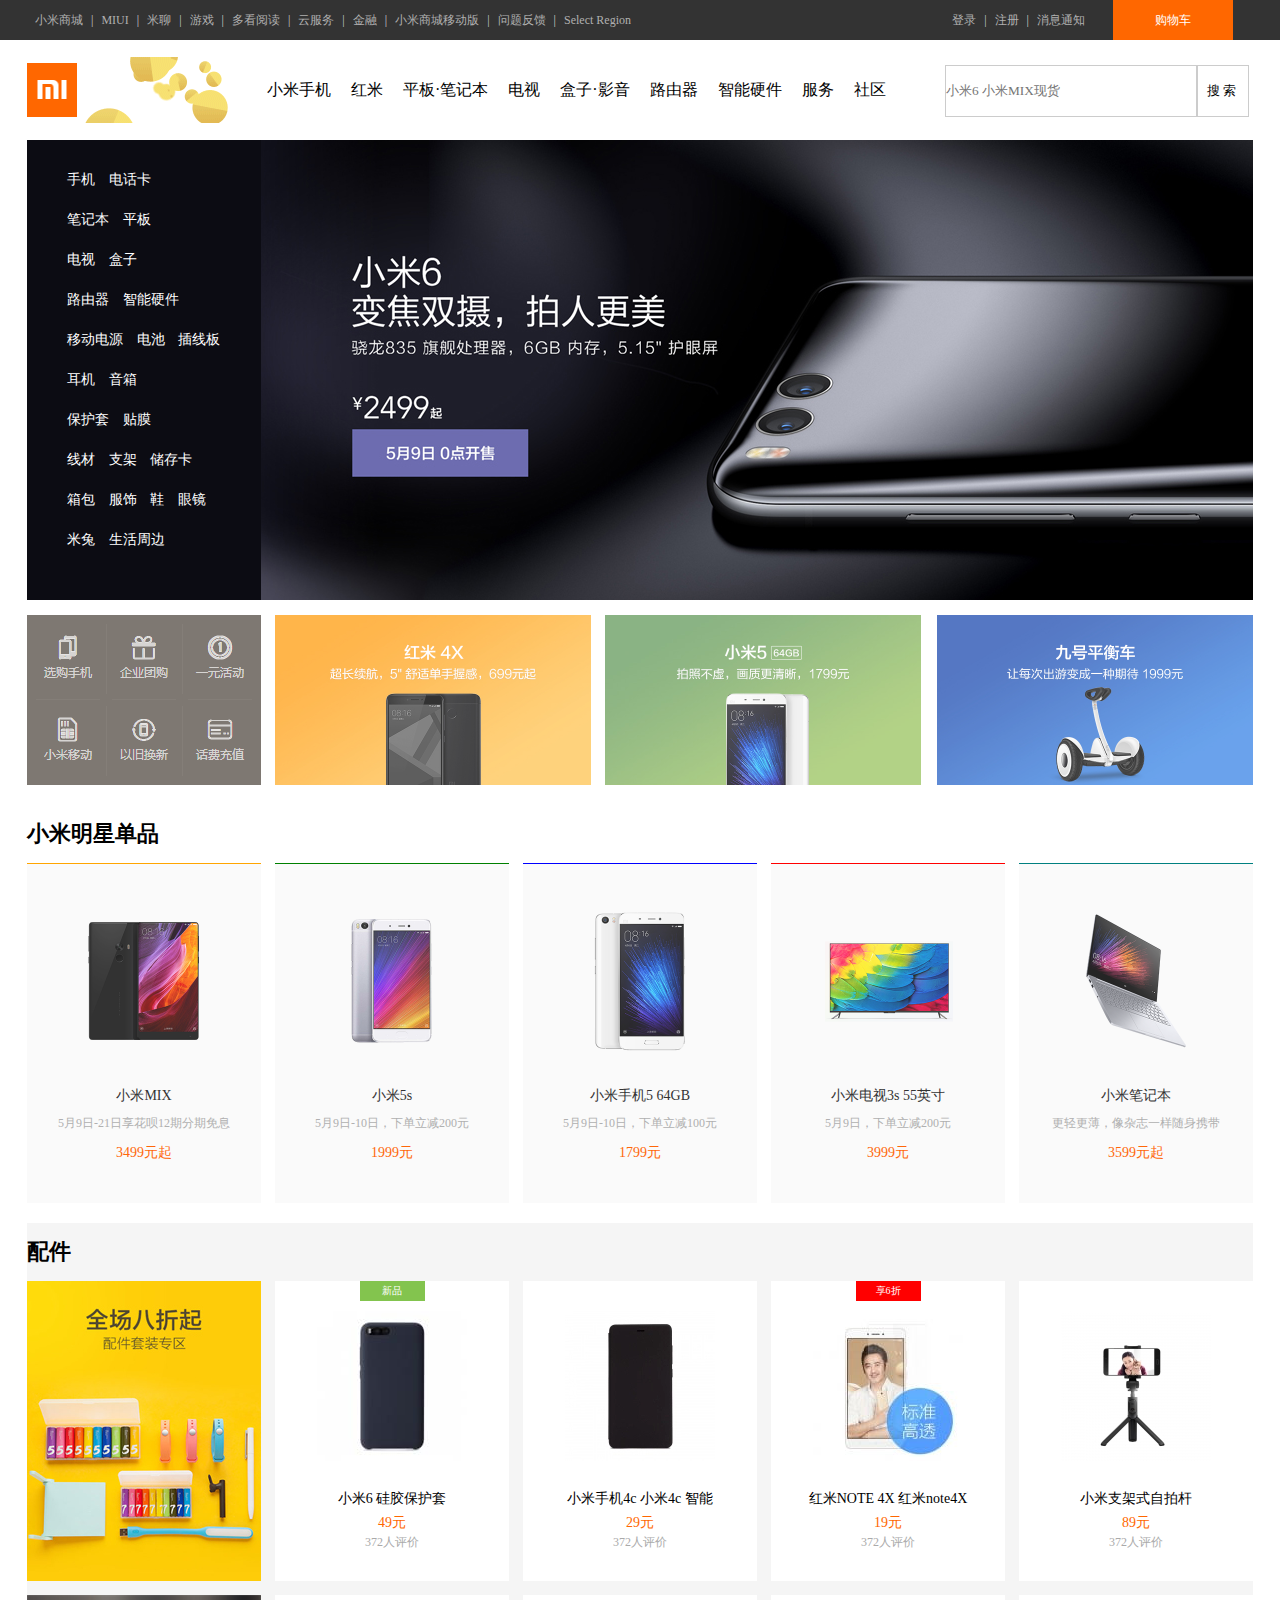
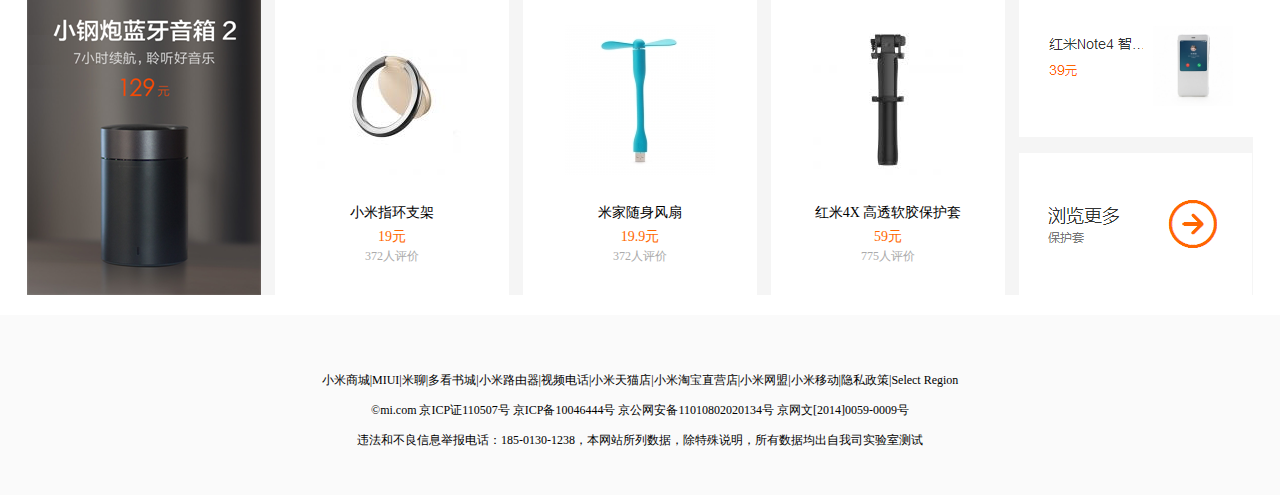
==== src/main/webapp/index.html @ 910a0416 "myComputer v1.84" ====
<!DOCTYPE html>
<html>
<head>
    <meta charset="UTF-8">
    <title>小米商城</title>
    <link href="./css/style.css" rel="stylesheet" type="text/css">
</head>
<body>
<!-- start header -->
<header>
    <div class="top center">
        <div class="left fl">
            <ul>
                <li><a href="http://www.mi.com/" target="_blank">小米商城</a></li>
                <li>|</li>
                <li><a href="">MIUI</a></li>
                <li>|</li>
                <li><a href="">米聊</a></li>
                <li>|</li>
                <li><a href="">游戏</a></li>
                <li>|</li>
                <li><a href="">多看阅读</a></li>
                <li>|</li>
                <li><a href="">云服务</a></li>
                <li>|</li>
                <li><a href="">金融</a></li>
                <li>|</li>
                <li><a href="">小米商城移动版</a></li>
                <li>|</li>
                <li><a href="">问题反馈</a></li>
                <li>|</li>
                <li><a href="">Select Region</a></li>
                <div class="clear"></div>
            </ul>
        </div>
        <div class="right fr">
            <div class="gouwuche fr"><a href="">购物车</a></div>
            <div class="fr">
                <ul>
                    <li><a href="./login.html" target="_blank">登录</a></li>
                    <li>|</li>
                    <li><a href="./register.html" target="_blank">注册</a></li>
                    <li>|</li>
                    <li><a href="">消息通知</a></li>
                </ul>
            </div>
            <div class="clear"></div>
        </div>
        <div class="clear"></div>
    </div>
</header>
<!--end header -->

<!-- start banner_x -->
<div class="banner_x center">
    <a href="./index.html" target="_blank">
        <div class="logo fl"></div>
    </a>
    <a href="">
        <div class="ad_top fl"></div>
    </a>
    <div class="nav fl">
        <ul>
            <li><a href="./liebiao.html" target="_blank">小米手机</a></li>
            <li><a href="">红米</a></li>
            <li><a href="">平板·笔记本</a></li>
            <li><a href="">电视</a></li>
            <li><a href="">盒子·影音</a></li>
            <li><a href="">路由器</a></li>
            <li><a href="">智能硬件</a></li>
            <li><a href="">服务</a></li>
            <li><a href="">社区</a></li>
        </ul>
    </div>
    <div class="search fr">
        <form action="" method="post">
            <div class="text fl">
                <input class="shuru" placeholder="小米6&nbsp;小米MIX现货" type="text">
            </div>
            <div class="submit fl">
                <input class="sousuo" type="submit" value="搜索"/>
            </div>
            <div class="clear"></div>
        </form>
        <div class="clear"></div>
    </div>
</div>
<!-- end banner_x -->

<!-- start banner_y -->
<div class="banner_y center">
    <div class="nav">
        <ul>
            <li>
                <a href="">手机</a>
                <a href="">电话卡</a>
                <div class="pop">
                    <div class="left fl">
                        <div>
                            <div class="xuangou_left fl">
                                <a href="">
                                    <div class="img fl"><img alt="" src="./image/xm6_80.png"></div>
                                    <span class="fl">小米6</span>
                                    <div class="clear"></div>
                                </a>
                            </div>
                            <div class="xuangou_right fr"><a href="./xiangqing.html" target="_blank">选购</a></div>
                            <div class="clear"></div>
                        </div>
                        <div>
                            <div class="xuangou_left fl">
                                <a href="">
                                    <div class="img fl"><img alt="" src="./image/5c_80.png"></div>
                                    <span class="fl">小米手机5c</span>
                                    <div class="clear"></div>
                                </a>
                            </div>
                            <div class="xuangou_right fr"><a href="">选购</a></div>
                            <div class="clear"></div>
                        </div>
                        <div>
                            <div class="xuangou_left fl">
                                <a href="">
                                    <div class="img fl"><img alt="" src="./image/xmNOTE2-80.jpg"></div>
                                    <span class="fl">小米Note 2</span>
                                    <div class="clear"></div>
                                </a>
                            </div>
                            <div class="xuangou_right fr"><a href="">选购</a></div>
                            <div class="clear"></div>
                        </div>
                        <div>
                            <div class="xuangou_left fl">
                                <a href="">
                                    <div class="img fl"><img alt="" src="./image/MIX-80.jpg"></div>
                                    <span class="fl">小米MIX</span>
                                    <div class="clear"></div>
                                </a>
                            </div>
                            <div class="xuangou_right fr"><a href="">选购</a></div>
                            <div class="clear"></div>
                        </div>
                        <div>
                            <div class="xuangou_left fl">
                                <a href="">
                                    <div class="img fl"><img alt="" src="./image/MIX-80.jpg"></div>
                                    <span class="fl">小米5s</span>
                                    <div class="clear"></div>
                                </a>
                            </div>
                            <div class="xuangou_right fr"><a href="">选购</a></div>
                            <div class="clear"></div>
                        </div>
                        <div>
                            <div class="xuangou_left fl">
                                <a href="">
                                    <div class="img fl"><img alt="" src="./image/xm5Splus.jpg"></div>
                                    <span class="fl">小米5s Plus</span>
                                    <div class="clear"></div>
                                </a>
                            </div>
                            <div class="xuangou_right fr"><a href="">选购</a></div>
                            <div class="clear"></div>
                        </div>
                    </div>
                    <div class="ctn fl">
                        <div>
                            <div class="xuangou_left fl">
                                <a href="">
                                    <div class="img fl"><img alt="" src="./image/xm5-80.jpg"></div>
                                    <span class="fl">小米手机5</span>
                                    <div class="clear"></div>
                                </a>
                            </div>
                            <div class="xuangou_right fr"><a href="">选购</a></div>
                            <div class="clear"></div>
                        </div>
                        <div>
                            <div class="xuangou_left fl">
                                <a href="">
                                    <div class="img fl"><img alt="" src="./image/hmn4x80.png"></div>
                                    <span class="fl">红米Note 4X</span>
                                    <div class="clear"></div>
                                </a>
                            </div>
                            <div class="xuangou_right fr"><a href="">选购</a></div>
                            <div class="clear"></div>
                        </div>
                        <div>
                            <div class="xuangou_left fl">
                                <a href="">
                                    <div class="img fl"><img alt="" src="./image/hmnote4-80.jpg"></div>
                                    <span class="fl">红米Note-4</span>
                                    <div class="clear"></div>
                                </a>
                            </div>
                            <div class="xuangou_right fr"><a href="">选购</a></div>
                            <div class="clear"></div>
                        </div>
                        <div>
                            <div class="xuangou_left fl">
                                <a href="">
                                    <div class="img fl"><img alt="" src="./image/hm4x_80.png"></div>
                                    <span class="fl">红米4x</span>
                                    <div class="clear"></div>
                                </a>
                            </div>
                            <div class="xuangou_right fr"><a href="">选购</a></div>
                            <div class="clear"></div>
                        </div>
                        <div>
                            <div class="xuangou_left fl">
                                <a href="">
                                    <div class="img fl"><img alt="" src="./image/hm4-80.jpg"></div>
                                    <span class="fl">红米4</span>
                                    <div class="clear"></div>
                                </a>
                            </div>
                            <div class="xuangou_right fr"><a href="">选购</a></div>
                            <div class="clear"></div>
                        </div>
                        <div>
                            <div class="xuangou_left fl">
                                <a href="">
                                    <div class="img fl"><img alt="" src="./image/hm4A-80.jpg"></div>
                                    <span class="fl">红米4A</span>
                                    <div class="clear"></div>
                                </a>
                            </div>
                            <div class="xuangou_right fr"><a href="">选购</a></div>
                            <div class="clear"></div>
                        </div>
                    </div>
                    <div class="right fl">
                        <div>
                            <div class="xuangou_left fl">
                                <a href="">
                                    <div class="img fl"><img alt="" src="./image/compare.jpg"></div>
                                    <span class="fl">对比手机</span>
                                    <div class="clear"></div>
                                </a>
                            </div>
                            <!-- <div class="xuangou_right fr"><a href="">选购</a></div> -->
                            <div class="clear"></div>
                        </div>
                        <div>
                            <div class="xuangou_left fl">
                                <a href="">
                                    <div class="img fl"><img alt="" src="./image/mimobile.jpg"></div>
                                    <span class="fl">小米移动&nbsp;电话卡</span>
                                    <div class="clear"></div>
                                </a>
                            </div>
                            <!-- <div class="xuangou_right fr"><a href="">选购</a></div> -->
                            <div class="clear"></div>
                        </div>
                    </div>
                    <div class="clear"></div>
                </div>
            </li>
            <li>
                <a href="">笔记本</a>
                <a href="">平板</a>
                <div class="pop">
                    <div class="left fl">
                        <div>
                            <div class="xuangou_left fl">
                                <a href="">
                                    <div class="img fl"><img alt="" src="./image/xm6_80.png"></div>
                                    <span class="fl">小米6</span>
                                    <div class="clear"></div>
                                </a>
                            </div>
                            <div class="xuangou_right fr"><a href="">选购</a></div>
                            <div class="clear"></div>
                        </div>
                        <div>
                            <div class="xuangou_left fl">
                                <a href="">
                                    <div class="img fl"><img alt="" src="./image/5c_80.png"></div>
                                    <span class="fl">小米手机5c</span>
                                    <div class="clear"></div>
                                </a>
                            </div>
                            <div class="xuangou_right fr"><a href="">选购</a></div>
                            <div class="clear"></div>
                        </div>
                        <div>
                            <div class="xuangou_left fl">
                                <a href="">
                                    <div class="img fl"><img alt="" src="./image/xmNOTE2-80.jpg"></div>
                                    <span class="fl">小米Note 2</span>
                                    <div class="clear"></div>
                                </a>
                            </div>
                            <div class="xuangou_right fr"><a href="">选购</a></div>
                            <div class="clear"></div>
                        </div>
                        <div>
                            <div class="xuangou_left fl">
                                <a href="">
                                    <div class="img fl"><img alt="" src="./image/MIX-80.jpg"></div>
                                    <span class="fl">小米MIX</span>
                                    <div class="clear"></div>
                                </a>
                            </div>
                            <div class="xuangou_right fr"><a href="">选购</a></div>
                            <div class="clear"></div>
                        </div>
                        <div>
                            <div class="xuangou_left fl">
                                <a href="">
                                    <div class="img fl"><img alt="" src="./image/MIX-80.jpg"></div>
                                    <span class="fl">小米5s</span>
                                    <div class="clear"></div>
                                </a>
                            </div>
                            <div class="xuangou_right fr"><a href="">选购</a></div>
                            <div class="clear"></div>
                        </div>
                        <div>
                            <div class="xuangou_left fl">
                                <a href="">
                                    <div class="img fl"><img alt="" src="./image/xm5Splus.jpg"></div>
                                    <span class="fl">小米5s Plus</span>
                                    <div class="clear"></div>
                                </a>
                            </div>
                            <div class="xuangou_right fr"><a href="">选购</a></div>
                            <div class="clear"></div>
                        </div>
                    </div>
                    <div class="ctn fl">
                        <div>
                            <div class="xuangou_left fl">
                                <a href="">
                                    <div class="img fl"><img alt="" src="./image/xm5-80.jpg"></div>
                                    <span class="fl">小米手机5</span>
                                    <div class="clear"></div>
                                </a>
                            </div>
                            <div class="xuangou_right fr"><a href="">选购</a></div>
                            <div class="clear"></div>
                        </div>
                        <div>
                            <div class="xuangou_left fl">
                                <a href="">
                                    <div class="img fl"><img alt="" src="./image/hmn4x80.png"></div>
                                    <span class="fl">红米Note 4X</span>
                                    <div class="clear"></div>
                                </a>
                            </div>
                            <div class="xuangou_right fr"><a href="">选购</a></div>
                            <div class="clear"></div>
                        </div>
                        <div>
                            <div class="xuangou_left fl">
                                <a href="">
                                    <div class="img fl"><img alt="" src="./image/hmnote4-80.jpg"></div>
                                    <span class="fl">红米Note-4</span>
                                    <div class="clear"></div>
                                </a>
                            </div>
                            <div class="xuangou_right fr"><a href="">选购</a></div>
                            <div class="clear"></div>
                        </div>
                        <div>
                            <div class="xuangou_left fl">
                                <a href="">
                                    <div class="img fl"><img alt="" src="./image/hm4x_80.png"></div>
                                    <span class="fl">红米4x</span>
                                    <div class="clear"></div>
                                </a>
                            </div>
                            <div class="xuangou_right fr"><a href="">选购</a></div>
                            <div class="clear"></div>
                        </div>
                        <div>
                            <div class="xuangou_left fl">
                                <a href="">
                                    <div class="img fl"><img alt="" src="./image/hm4-80.jpg"></div>
                                    <span class="fl">红米4</span>
                                    <div class="clear"></div>
                                </a>
                            </div>
                            <div class="xuangou_right fr"><a href="">选购</a></div>
                            <div class="clear"></div>
                        </div>
                        <div>
                            <div class="xuangou_left fl">
                                <a href="">
                                    <div class="img fl"><img alt="" src="./image/hm4A-80.jpg"></div>
                                    <span class="fl">红米4A</span>
                                    <div class="clear"></div>
                                </a>
                            </div>
                            <div class="xuangou_right fr"><a href="">选购</a></div>
                            <div class="clear"></div>
                        </div>
                    </div>

                    <div class="clear"></div>
                </div>
            </li>
            <li>
                <a href="">电视</a>
                <a href="">盒子</a>
                <div class="pop">
                    <div class="left fl">
                        <div>
                            <div class="xuangou_left fl">
                                <a href="">
                                    <div class="img fl"><img alt="" src="./image/xm6_80.png"></div>
                                    <span class="fl">小米6</span>
                                    <div class="clear"></div>
                                </a>
                            </div>
                            <div class="xuangou_right fr"><a href="">选购</a></div>
                            <div class="clear"></div>
                        </div>
                        <div>
                            <div class="xuangou_left fl">
                                <a href="">
                                    <div class="img fl"><img alt="" src="./image/5c_80.png"></div>
                                    <span class="fl">小米手机5c</span>
                                    <div class="clear"></div>
                                </a>
                            </div>
                            <div class="xuangou_right fr"><a href="">选购</a></div>
                            <div class="clear"></div>
                        </div>
                        <div>
                            <div class="xuangou_left fl">
                                <a href="">
                                    <div class="img fl"><img alt="" src="./image/xmNOTE2-80.jpg"></div>
                                    <span class="fl">小米Note 2</span>
                                    <div class="clear"></div>
                                </a>
                            </div>
                            <div class="xuangou_right fr"><a href="">选购</a></div>
                            <div class="clear"></div>
                        </div>
                        <div>
                            <div class="xuangou_left fl">
                                <a href="">
                                    <div class="img fl"><img alt="" src="./image/MIX-80.jpg"></div>
                                    <span class="fl">小米MIX</span>
                                    <div class="clear"></div>
                                </a>
                            </div>
                            <div class="xuangou_right fr"><a href="">选购</a></div>
                            <div class="clear"></div>
                        </div>
                        <div>
                            <div class="xuangou_left fl">
                                <a href="">
                                    <div class="img fl"><img alt="" src="./image/MIX-80.jpg"></div>
                                    <span class="fl">小米5s</span>
                                    <div class="clear"></div>
                                </a>
                            </div>
                            <div class="xuangou_right fr"><a href="">选购</a></div>
                            <div class="clear"></div>
                        </div>
                        <div>
                            <div class="xuangou_left fl">
                                <a href="">
                                    <div class="img fl"><img alt="" src="./image/xm5Splus.jpg"></div>
                                    <span class="fl">小米5s Plus</span>
                                    <div class="clear"></div>
                                </a>
                            </div>
                            <div class="xuangou_right fr"><a href="">选购</a></div>
                            <div class="clear"></div>
                        </div>
                    </div>
                    <div class="ctn fl">
                        <div>
                            <div class="xuangou_left fl">
                                <a href="">
                                    <div class="img fl"><img alt="" src="./image/xm5-80.jpg"></div>
                                    <span class="fl">小米手机5</span>
                                    <div class="clear"></div>
                                </a>
                            </div>
                            <div class="xuangou_right fr"><a href="">选购</a></div>
                            <div class="clear"></div>
                        </div>
                        <div>
                            <div class="xuangou_left fl">
                                <a href="">
                                    <div class="img fl"><img alt="" src="./image/hmn4x80.png"></div>
                                    <span class="fl">红米Note 4X</span>
                                    <div class="clear"></div>
                                </a>
                            </div>
                            <div class="xuangou_right fr"><a href="">选购</a></div>
                            <div class="clear"></div>
                        </div>
                        <div>
                            <div class="xuangou_left fl">
                                <a href="">
                                    <div class="img fl"><img alt="" src="./image/hmnote4-80.jpg"></div>
                                    <span class="fl">红米Note-4</span>
                                    <div class="clear"></div>
                                </a>
                            </div>
                            <div class="xuangou_right fr"><a href="">选购</a></div>
                            <div class="clear"></div>
                        </div>
                        <div>
                            <div class="xuangou_left fl">
                                <a href="">
                                    <div class="img fl"><img alt="" src="./image/hm4x_80.png"></div>
                                    <span class="fl">红米4x</span>
                                    <div class="clear"></div>
                                </a>
                            </div>
                            <div class="xuangou_right fr"><a href="">选购</a></div>
                            <div class="clear"></div>
                        </div>
                        <div>
                            <div class="xuangou_left fl">
                                <a href="">
                                    <div class="img fl"><img alt="" src="./image/hm4-80.jpg"></div>
                                    <span class="fl">红米4</span>
                                    <div class="clear"></div>
                                </a>
                            </div>
                            <div class="xuangou_right fr"><a href="">选购</a></div>
                            <div class="clear"></div>
                        </div>
                        <div>
                            <div class="xuangou_left fl">
                                <a href="">
                                    <div class="img fl"><img alt="" src="./image/hm4A-80.jpg"></div>
                                    <span class="fl">红米4A</span>
                                    <div class="clear"></div>
                                </a>
                            </div>
                            <div class="xuangou_right fr"><a href="">选购</a></div>
                            <div class="clear"></div>
                        </div>
                    </div>
                    <div class="right fl">
                        <div>
                            <div class="xuangou_left fl">
                                <a href="">
                                    <div class="img fl"><img alt="" src="./image/compare.jpg"></div>
                                    <span class="fl">对比手机</span>
                                    <div class="clear"></div>
                                </a>
                            </div>
                            <!-- <div class="xuangou_right fr"><a href="">选购</a></div> -->
                            <div class="clear"></div>
                        </div>
                        <div>
                            <div class="xuangou_left fl">
                                <a href="">
                                    <div class="img fl"><img alt="" src="./image/mimobile.jpg"></div>
                                    <span class="fl">小米移动&nbsp;电话卡</span>
                                    <div class="clear"></div>
                                </a>
                            </div>
                            <!-- <div class="xuangou_right fr"><a href="">选购</a></div> -->
                            <div class="clear"></div>
                        </div>
                    </div>
                    <div class="clear"></div>
                </div>
            </li>
            <li>
                <a href="">路由器</a>
                <a href="">智能硬件</a>
                <div class="pop">
                    <div class="left fl">
                        <div>
                            <div class="xuangou_left fl">
                                <a href="">
                                    <div class="img fl"><img alt="" src="./image/xm6_80.png"></div>
                                    <span class="fl">小米6</span>
                                    <div class="clear"></div>
                                </a>
                            </div>
                            <div class="xuangou_right fr"><a href="">选购</a></div>
                            <div class="clear"></div>
                        </div>
                        <div>
                            <div class="xuangou_left fl">
                                <a href="">
                                    <div class="img fl"><img alt="" src="./image/5c_80.png"></div>
                                    <span class="fl">小米手机5c</span>
                                    <div class="clear"></div>
                                </a>
                            </div>
                            <div class="xuangou_right fr"><a href="">选购</a></div>
                            <div class="clear"></div>
                        </div>
                        <div>
                            <div class="xuangou_left fl">
                                <a href="">
                                    <div class="img fl"><img alt="" src="./image/xmNOTE2-80.jpg"></div>
                                    <span class="fl">小米Note 2</span>
                                    <div class="clear"></div>
                                </a>
                            </div>
                            <div class="xuangou_right fr"><a href="">选购</a></div>
                            <div class="clear"></div>
                        </div>
                        <div>
                            <div class="xuangou_left fl">
                                <a href="">
                                    <div class="img fl"><img alt="" src="./image/MIX-80.jpg"></div>
                                    <span class="fl">小米MIX</span>
                                    <div class="clear"></div>
                                </a>
                            </div>
                            <div class="xuangou_right fr"><a href="">选购</a></div>
                            <div class="clear"></div>
                        </div>
                        <div>
                            <div class="xuangou_left fl">
                                <a href="">
                                    <div class="img fl"><img alt="" src="./image/MIX-80.jpg"></div>
                                    <span class="fl">小米5s</span>
                                    <div class="clear"></div>
                                </a>
                            </div>
                            <div class="xuangou_right fr"><a href="">选购</a></div>
                            <div class="clear"></div>
                        </div>
                        <div>
                            <div class="xuangou_left fl">
                                <a href="">
                                    <div class="img fl"><img alt="" src="./image/xm5Splus.jpg"></div>
                                    <span class="fl">小米5s Plus</span>
                                    <div class="clear"></div>
                                </a>
                            </div>
                            <div class="xuangou_right fr"><a href="">选购</a></div>
                            <div class="clear"></div>
                        </div>
                    </div>
                    <div class="ctn fl">
                        <div>
                            <div class="xuangou_left fl">
                                <a href="">
                                    <div class="img fl"><img alt="" src="./image/xm5-80.jpg"></div>
                                    <span class="fl">小米手机5</span>
                                    <div class="clear"></div>
                                </a>
                            </div>
                            <div class="xuangou_right fr"><a href="">选购</a></div>
                            <div class="clear"></div>
                        </div>
                        <div>
                            <div class="xuangou_left fl">
                                <a href="">
                                    <div class="img fl"><img alt="" src="./image/hmn4x80.png"></div>
                                    <span class="fl">红米Note 4X</span>
                                    <div class="clear"></div>
                                </a>
                            </div>
                            <div class="xuangou_right fr"><a href="">选购</a></div>
                            <div class="clear"></div>
                        </div>
                        <div>
                            <div class="xuangou_left fl">
                                <a href="">
                                    <div class="img fl"><img alt="" src="./image/hmnote4-80.jpg"></div>
                                    <span class="fl">红米Note-4</span>
                                    <div class="clear"></div>
                                </a>
                            </div>
                            <div class="xuangou_right fr"><a href="">选购</a></div>
                            <div class="clear"></div>
                        </div>
                        <div>
                            <div class="xuangou_left fl">
                                <a href="">
                                    <div class="img fl"><img alt="" src="./image/hm4x_80.png"></div>
                                    <span class="fl">红米4x</span>
                                    <div class="clear"></div>
                                </a>
                            </div>
                            <div class="xuangou_right fr"><a href="">选购</a></div>
                            <div class="clear"></div>
                        </div>
                        <div>
                            <div class="xuangou_left fl">
                                <a href="">
                                    <div class="img fl"><img alt="" src="./image/hm4-80.jpg"></div>
                                    <span class="fl">红米4</span>
                                    <div class="clear"></div>
                                </a>
                            </div>
                            <div class="xuangou_right fr"><a href="">选购</a></div>
                            <div class="clear"></div>
                        </div>
                        <div>
                            <div class="xuangou_left fl">
                                <a href="">
                                    <div class="img fl"><img alt="" src="./image/hm4A-80.jpg"></div>
                                    <span class="fl">红米4A</span>
                                    <div class="clear"></div>
                                </a>
                            </div>
                            <div class="xuangou_right fr"><a href="">选购</a></div>
                            <div class="clear"></div>
                        </div>
                    </div>
                    <div class="right fl">
                        <div>
                            <div class="xuangou_left fl">
                                <a href="">
                                    <div class="img fl"><img alt="" src="./image/compare.jpg"></div>
                                    <span class="fl">对比手机</span>
                                    <div class="clear"></div>
                                </a>
                            </div>
                            <!-- <div class="xuangou_right fr"><a href="">选购</a></div> -->
                            <div class="clear"></div>
                        </div>
                        <div>
                            <div class="xuangou_left fl">
                                <a href="">
                                    <div class="img fl"><img alt="" src="./image/mimobile.jpg"></div>
                                    <span class="fl">小米移动&nbsp;电话卡</span>
                                    <div class="clear"></div>
                                </a>
                            </div>
                            <!-- <div class="xuangou_right fr"><a href="">选购</a></div> -->
                            <div class="clear"></div>
                        </div>
                    </div>
                    <div class="clear"></div>
                </div>
            </li>
            <li>
                <a href="">移动电源</a>
                <a href="">电池</a>
                <a href="">插线板</a>
                <div class="pop">
                    <div class="left fl">
                        <div>
                            <div class="xuangou_left fl">
                                <a href="">
                                    <div class="img fl"><img alt="" src="./image/xm6_80.png"></div>
                                    <span class="fl">小米6</span>
                                    <div class="clear"></div>
                                </a>
                            </div>
                            <div class="xuangou_right fr"><a href="">选购</a></div>
                            <div class="clear"></div>
                        </div>
                        <div>
                            <div class="xuangou_left fl">
                                <a href="">
                                    <div class="img fl"><img alt="" src="./image/5c_80.png"></div>
                                    <span class="fl">小米手机5c</span>
                                    <div class="clear"></div>
                                </a>
                            </div>
                            <div class="xuangou_right fr"><a href="">选购</a></div>
                            <div class="clear"></div>
                        </div>
                        <div>
                            <div class="xuangou_left fl">
                                <a href="">
                                    <div class="img fl"><img alt="" src="./image/xmNOTE2-80.jpg"></div>
                                    <span class="fl">小米Note 2</span>
                                    <div class="clear"></div>
                                </a>
                            </div>
                            <div class="xuangou_right fr"><a href="">选购</a></div>
                            <div class="clear"></div>
                        </div>
                        <div>
                            <div class="xuangou_left fl">
                                <a href="">
                                    <div class="img fl"><img alt="" src="./image/MIX-80.jpg"></div>
                                    <span class="fl">小米MIX</span>
                                    <div class="clear"></div>
                                </a>
                            </div>
                            <div class="xuangou_right fr"><a href="">选购</a></div>
                            <div class="clear"></div>
                        </div>
                        <div>
                            <div class="xuangou_left fl">
                                <a href="">
                                    <div class="img fl"><img alt="" src="./image/MIX-80.jpg"></div>
                                    <span class="fl">小米5s</span>
                                    <div class="clear"></div>
                                </a>
                            </div>
                            <div class="xuangou_right fr"><a href="">选购</a></div>
                            <div class="clear"></div>
                        </div>
                        <div>
                            <div class="xuangou_left fl">
                                <a href="">
                                    <div class="img fl"><img alt="" src="./image/xm5Splus.jpg"></div>
                                    <span class="fl">小米5s Plus</span>
                                    <div class="clear"></div>
                                </a>
                            </div>
                            <div class="xuangou_right fr"><a href="">选购</a></div>
                            <div class="clear"></div>
                        </div>
                    </div>
                    <div class="ctn fl">
                        <div>
                            <div class="xuangou_left fl">
                                <a href="">
                                    <div class="img fl"><img alt="" src="./image/xm5-80.jpg"></div>
                                    <span class="fl">小米手机5</span>
                                    <div class="clear"></div>
                                </a>
                            </div>
                            <div class="xuangou_right fr"><a href="">选购</a></div>
                            <div class="clear"></div>
                        </div>
                        <div>
                            <div class="xuangou_left fl">
                                <a href="">
                                    <div class="img fl"><img alt="" src="./image/hmn4x80.png"></div>
                                    <span class="fl">红米Note 4X</span>
                                    <div class="clear"></div>
                                </a>
                            </div>
                            <div class="xuangou_right fr"><a href="">选购</a></div>
                            <div class="clear"></div>
                        </div>
                        <div>
                            <div class="xuangou_left fl">
                                <a href="">
                                    <div class="img fl"><img alt="" src="./image/hmnote4-80.jpg"></div>
                                    <span class="fl">红米Note-4</span>
                                    <div class="clear"></div>
                                </a>
                            </div>
                            <div class="xuangou_right fr"><a href="">选购</a></div>
                            <div class="clear"></div>
                        </div>
                        <div>
                            <div class="xuangou_left fl">
                                <a href="">
                                    <div class="img fl"><img alt="" src="./image/hm4x_80.png"></div>
                                    <span class="fl">红米4x</span>
                                    <div class="clear"></div>
                                </a>
                            </div>
                            <div class="xuangou_right fr"><a href="">选购</a></div>
                            <div class="clear"></div>
                        </div>
                        <div>
                            <div class="xuangou_left fl">
                                <a href="">
                                    <div class="img fl"><img alt="" src="./image/hm4-80.jpg"></div>
                                    <span class="fl">红米4</span>
                                    <div class="clear"></div>
                                </a>
                            </div>
                            <div class="xuangou_right fr"><a href="">选购</a></div>
                            <div class="clear"></div>
                        </div>
                        <div>
                            <div class="xuangou_left fl">
                                <a href="">
                                    <div class="img fl"><img alt="" src="./image/hm4A-80.jpg"></div>
                                    <span class="fl">红米4A</span>
                                    <div class="clear"></div>
                                </a>
                            </div>
                            <div class="xuangou_right fr"><a href="">选购</a></div>
                            <div class="clear"></div>
                        </div>
                    </div>
                    <div class="right fl">
                        <div>
                            <div class="xuangou_left fl">
                                <a href="">
                                    <div class="img fl"><img alt="" src="./image/compare.jpg"></div>
                                    <span class="fl">对比手机</span>
                                    <div class="clear"></div>
                                </a>
                            </div>
                            <!-- <div class="xuangou_right fr"><a href="">选购</a></div> -->
                            <div class="clear"></div>
                        </div>
                        <div>
                            <div class="xuangou_left fl">
                                <a href="">
                                    <div class="img fl"><img alt="" src="./image/mimobile.jpg"></div>
                                    <span class="fl">小米移动&nbsp;电话卡</span>
                                    <div class="clear"></div>
                                </a>
                            </div>
                            <!-- <div class="xuangou_right fr"><a href="">选购</a></div> -->
                            <div class="clear"></div>
                        </div>
                    </div>
                    <div class="clear"></div>
                </div>
            </li>
            <li>
                <a href="">耳机</a>
                <a href="">音箱</a>
                <div class="pop">
                    <div class="left fl">
                        <div>
                            <div class="xuangou_left fl">
                                <a href="">
                                    <div class="img fl"><img alt="" src="./image/xm6_80.png"></div>
                                    <span class="fl">小米6</span>
                                    <div class="clear"></div>
                                </a>
                            </div>
                            <div class="xuangou_right fr"><a href="">选购</a></div>
                            <div class="clear"></div>
                        </div>
                        <div>
                            <div class="xuangou_left fl">
                                <a href="">
                                    <div class="img fl"><img alt="" src="./image/5c_80.png"></div>
                                    <span class="fl">小米手机5c</span>
                                    <div class="clear"></div>
                                </a>
                            </div>
                            <div class="xuangou_right fr"><a href="">选购</a></div>
                            <div class="clear"></div>
                        </div>
                        <div>
                            <div class="xuangou_left fl">
                                <a href="">
                                    <div class="img fl"><img alt="" src="./image/xmNOTE2-80.jpg"></div>
                                    <span class="fl">小米Note 2</span>
                                    <div class="clear"></div>
                                </a>
                            </div>
                            <div class="xuangou_right fr"><a href="">选购</a></div>
                            <div class="clear"></div>
                        </div>
                        <div>
                            <div class="xuangou_left fl">
                                <a href="">
                                    <div class="img fl"><img alt="" src="./image/MIX-80.jpg"></div>
                                    <span class="fl">小米MIX</span>
                                    <div class="clear"></div>
                                </a>
                            </div>
                            <div class="xuangou_right fr"><a href="">选购</a></div>
                            <div class="clear"></div>
                        </div>
                        <div>
                            <div class="xuangou_left fl">
                                <a href="">
                                    <div class="img fl"><img alt="" src="./image/MIX-80.jpg"></div>
                                    <span class="fl">小米5s</span>
                                    <div class="clear"></div>
                                </a>
                            </div>
                            <div class="xuangou_right fr"><a href="">选购</a></div>
                            <div class="clear"></div>
                        </div>
                        <div>
                            <div class="xuangou_left fl">
                                <a href="">
                                    <div class="img fl"><img alt="" src="./image/xm5Splus.jpg"></div>
                                    <span class="fl">小米5s Plus</span>
                                    <div class="clear"></div>
                                </a>
                            </div>
                            <div class="xuangou_right fr"><a href="">选购</a></div>
                            <div class="clear"></div>
                        </div>
                    </div>
                    <div class="ctn fl">
                        <div>
                            <div class="xuangou_left fl">
                                <a href="">
                                    <div class="img fl"><img alt="" src="./image/xm5-80.jpg"></div>
                                    <span class="fl">小米手机5</span>
                                    <div class="clear"></div>
                                </a>
                            </div>
                            <div class="xuangou_right fr"><a href="">选购</a></div>
                            <div class="clear"></div>
                        </div>
                        <div>
                            <div class="xuangou_left fl">
                                <a href="">
                                    <div class="img fl"><img alt="" src="./image/hmn4x80.png"></div>
                                    <span class="fl">红米Note 4X</span>
                                    <div class="clear"></div>
                                </a>
                            </div>
                            <div class="xuangou_right fr"><a href="">选购</a></div>
                            <div class="clear"></div>
                        </div>
                        <div>
                            <div class="xuangou_left fl">
                                <a href="">
                                    <div class="img fl"><img alt="" src="./image/hmnote4-80.jpg"></div>
                                    <span class="fl">红米Note-4</span>
                                    <div class="clear"></div>
                                </a>
                            </div>
                            <div class="xuangou_right fr"><a href="">选购</a></div>
                            <div class="clear"></div>
                        </div>
                        <div>
                            <div class="xuangou_left fl">
                                <a href="">
                                    <div class="img fl"><img alt="" src="./image/hm4x_80.png"></div>
                                    <span class="fl">红米4x</span>
                                    <div class="clear"></div>
                                </a>
                            </div>
                            <div class="xuangou_right fr"><a href="">选购</a></div>
                            <div class="clear"></div>
                        </div>
                        <div>
                            <div class="xuangou_left fl">
                                <a href="">
                                    <div class="img fl"><img alt="" src="./image/hm4-80.jpg"></div>
                                    <span class="fl">红米4</span>
                                    <div class="clear"></div>
                                </a>
                            </div>
                            <div class="xuangou_right fr"><a href="">选购</a></div>
                            <div class="clear"></div>
                        </div>
                        <div>
                            <div class="xuangou_left fl">
                                <a href="">
                                    <div class="img fl"><img alt="" src="./image/hm4A-80.jpg"></div>
                                    <span class="fl">红米4A</span>
                                    <div class="clear"></div>
                                </a>
                            </div>
                            <div class="xuangou_right fr"><a href="">选购</a></div>
                            <div class="clear"></div>
                        </div>
                    </div>
                    <div class="right fl">
                        <div>
                            <div class="xuangou_left fl">
                                <a href="">
                                    <div class="img fl"><img alt="" src="./image/compare.jpg"></div>
                                    <span class="fl">对比手机</span>
                                    <div class="clear"></div>
                                </a>
                            </div>
                            <!-- <div class="xuangou_right fr"><a href="">选购</a></div> -->
                            <div class="clear"></div>
                        </div>
                        <div>
                            <div class="xuangou_left fl">
                                <a href="">
                                    <div class="img fl"><img alt="" src="./image/mimobile.jpg"></div>
                                    <span class="fl">小米移动&nbsp;电话卡</span>
                                    <div class="clear"></div>
                                </a>
                            </div>
                            <!-- <div class="xuangou_right fr"><a href="">选购</a></div> -->
                            <div class="clear"></div>
                        </div>
                    </div>
                    <div class="clear"></div>
                </div>
            </li>
            <li>
                <a href="">保护套</a>
                <a href="">贴膜</a>
                <div class="pop">
                    <div class="left fl">
                        <div>
                            <div class="xuangou_left fl">
                                <a href="">
                                    <div class="img fl"><img alt="" src="./image/xm6_80.png"></div>
                                    <span class="fl">小米6</span>
                                    <div class="clear"></div>
                                </a>
                            </div>
                            <div class="xuangou_right fr"><a href="">选购</a></div>
                            <div class="clear"></div>
                        </div>
                        <div>
                            <div class="xuangou_left fl">
                                <a href="">
                                    <div class="img fl"><img alt="" src="./image/5c_80.png"></div>
                                    <span class="fl">小米手机5c</span>
                                    <div class="clear"></div>
                                </a>
                            </div>
                            <div class="xuangou_right fr"><a href="">选购</a></div>
                            <div class="clear"></div>
                        </div>
                        <div>
                            <div class="xuangou_left fl">
                                <a href="">
                                    <div class="img fl"><img alt="" src="./image/xmNOTE2-80.jpg"></div>
                                    <span class="fl">小米Note 2</span>
                                    <div class="clear"></div>
                                </a>
                            </div>
                            <div class="xuangou_right fr"><a href="">选购</a></div>
                            <div class="clear"></div>
                        </div>
                        <div>
                            <div class="xuangou_left fl">
                                <a href="">
                                    <div class="img fl"><img alt="" src="./image/MIX-80.jpg"></div>
                                    <span class="fl">小米MIX</span>
                                    <div class="clear"></div>
                                </a>
                            </div>
                            <div class="xuangou_right fr"><a href="">选购</a></div>
                            <div class="clear"></div>
                        </div>
                        <div>
                            <div class="xuangou_left fl">
                                <a href="">
                                    <div class="img fl"><img alt="" src="./image/MIX-80.jpg"></div>
                                    <span class="fl">小米5s</span>
                                    <div class="clear"></div>
                                </a>
                            </div>
                            <div class="xuangou_right fr"><a href="">选购</a></div>
                            <div class="clear"></div>
                        </div>
                        <div>
                            <div class="xuangou_left fl">
                                <a href="">
                                    <div class="img fl"><img alt="" src="./image/xm5Splus.jpg"></div>
                                    <span class="fl">小米5s Plus</span>
                                    <div class="clear"></div>
                                </a>
                            </div>
                            <div class="xuangou_right fr"><a href="">选购</a></div>
                            <div class="clear"></div>
                        </div>
                    </div>
                    <div class="clear"></div>
                </div>
            </li>
            <li>
                <a href="">线材</a>
                <a href="">支架</a>
                <a href="">储存卡</a>
                <div class="pop">
                    <div class="left fl">
                        <div>
                            <div class="xuangou_left fl">
                                <a href="">
                                    <div class="img fl"><img alt="" src="./image/xm6_80.png"></div>
                                    <span class="fl">小米6</span>
                                    <div class="clear"></div>
                                </a>
                            </div>
                            <div class="xuangou_right fr"><a href="">选购</a></div>
                            <div class="clear"></div>
                        </div>
                        <div>
                            <div class="xuangou_left fl">
                                <a href="">
                                    <div class="img fl"><img alt="" src="./image/5c_80.png"></div>
                                    <span class="fl">小米手机5c</span>
                                    <div class="clear"></div>
                                </a>
                            </div>
                            <div class="xuangou_right fr"><a href="">选购</a></div>
                            <div class="clear"></div>
                        </div>
                        <div>
                            <div class="xuangou_left fl">
                                <a href="">
                                    <div class="img fl"><img alt="" src="./image/xmNOTE2-80.jpg"></div>
                                    <span class="fl">小米Note 2</span>
                                    <div class="clear"></div>
                                </a>
                            </div>
                            <div class="xuangou_right fr"><a href="">选购</a></div>
                            <div class="clear"></div>
                        </div>
                        <div>
                            <div class="xuangou_left fl">
                                <a href="">
                                    <div class="img fl"><img alt="" src="./image/MIX-80.jpg"></div>
                                    <span class="fl">小米MIX</span>
                                    <div class="clear"></div>
                                </a>
                            </div>
                            <div class="xuangou_right fr"><a href="">选购</a></div>
                            <div class="clear"></div>
                        </div>
                        <div>
                            <div class="xuangou_left fl">
                                <a href="">
                                    <div class="img fl"><img alt="" src="./image/MIX-80.jpg"></div>
                                    <span class="fl">小米5s</span>
                                    <div class="clear"></div>
                                </a>
                            </div>
                            <div class="xuangou_right fr"><a href="">选购</a></div>
                            <div class="clear"></div>
                        </div>
                        <div>
                            <div class="xuangou_left fl">
                                <a href="">
                                    <div class="img fl"><img alt="" src="./image/xm5Splus.jpg"></div>
                                    <span class="fl">小米5s Plus</span>
                                    <div class="clear"></div>
                                </a>
                            </div>
                            <div class="xuangou_right fr"><a href="">选购</a></div>
                            <div class="clear"></div>
                        </div>
                    </div>
                    <div class="clear"></div>
                </div>
            </li>
            <li>
                <a href="">箱包</a>
                <a href="">服饰</a>
                <a href="">鞋</a>
                <a href="">眼镜</a>
                <div class="pop">
                    <div class="left fl">
                        <div>
                            <div class="xuangou_left fl">
                                <a href="">
                                    <div class="img fl"><img alt="" src="./image/xm6_80.png"></div>
                                    <span class="fl">小米6</span>
                                    <div class="clear"></div>
                                </a>
                            </div>
                            <div class="xuangou_right fr"><a href="">选购</a></div>
                            <div class="clear"></div>
                        </div>
                        <div>
                            <div class="xuangou_left fl">
                                <a href="">
                                    <div class="img fl"><img alt="" src="./image/5c_80.png"></div>
                                    <span class="fl">小米手机5c</span>
                                    <div class="clear"></div>
                                </a>
                            </div>
                            <div class="xuangou_right fr"><a href="">选购</a></div>
                            <div class="clear"></div>
                        </div>
                        <div>
                            <div class="xuangou_left fl">
                                <a href="">
                                    <div class="img fl"><img alt="" src="./image/xmNOTE2-80.jpg"></div>
                                    <span class="fl">小米Note 2</span>
                                    <div class="clear"></div>
                                </a>
                            </div>
                            <div class="xuangou_right fr"><a href="">选购</a></div>
                            <div class="clear"></div>
                        </div>
                        <div>
                            <div class="xuangou_left fl">
                                <a href="">
                                    <div class="img fl"><img alt="" src="./image/MIX-80.jpg"></div>
                                    <span class="fl">小米MIX</span>
                                    <div class="clear"></div>
                                </a>
                            </div>
                            <div class="xuangou_right fr"><a href="">选购</a></div>
                            <div class="clear"></div>
                        </div>
                        <div>
                            <div class="xuangou_left fl">
                                <a href="">
                                    <div class="img fl"><img alt="" src="./image/MIX-80.jpg"></div>
                                    <span class="fl">小米5s</span>
                                    <div class="clear"></div>
                                </a>
                            </div>
                            <div class="xuangou_right fr"><a href="">选购</a></div>
                            <div class="clear"></div>
                        </div>
                        <div>
                            <div class="xuangou_left fl">
                                <a href="">
                                    <div class="img fl"><img alt="" src="./image/xm5Splus.jpg"></div>
                                    <span class="fl">小米5s Plus</span>
                                    <div class="clear"></div>
                                </a>
                            </div>
                            <div class="xuangou_right fr"><a href="">选购</a></div>
                            <div class="clear"></div>
                        </div>
                    </div>
                    <div class="clear"></div>
                </div>
            </li>
            <li>
                <a href="">米兔</a>
                <a href="">生活周边</a>
                <div class="pop">
                    <div class="left fl">
                        <div>
                            <div class="xuangou_left fl">
                                <a href="">
                                    <div class="img fl"><img alt="" src="./image/xm6_80.png"></div>
                                    <span class="fl">小米6</span>
                                    <div class="clear"></div>
                                </a>
                            </div>
                            <div class="xuangou_right fr"><a href="">选购</a></div>
                            <div class="clear"></div>
                        </div>
                        <div>
                            <div class="xuangou_left fl">
                                <a href="">
                                    <div class="img fl"><img alt="" src="./image/5c_80.png"></div>
                                    <span class="fl">小米手机5c</span>
                                    <div class="clear"></div>
                                </a>
                            </div>
                            <div class="xuangou_right fr"><a href="">选购</a></div>
                            <div class="clear"></div>
                        </div>
                        <div>
                            <div class="xuangou_left fl">
                                <a href="">
                                    <div class="img fl"><img alt="" src="./image/xmNOTE2-80.jpg"></div>
                                    <span class="fl">小米Note 2</span>
                                    <div class="clear"></div>
                                </a>
                            </div>
                            <div class="xuangou_right fr"><a href="">选购</a></div>
                            <div class="clear"></div>
                        </div>
                        <div>
                            <div class="xuangou_left fl">
                                <a href="">
                                    <div class="img fl"><img alt="" src="./image/MIX-80.jpg"></div>
                                    <span class="fl">小米MIX</span>
                                    <div class="clear"></div>
                                </a>
                            </div>
                            <div class="xuangou_right fr"><a href="">选购</a></div>
                            <div class="clear"></div>
                        </div>
                        <div>
                            <div class="xuangou_left fl">
                                <a href="">
                                    <div class="img fl"><img alt="" src="./image/MIX-80.jpg"></div>
                                    <span class="fl">小米5s</span>
                                    <div class="clear"></div>
                                </a>
                            </div>
                            <div class="xuangou_right fr"><a href="">选购</a></div>
                            <div class="clear"></div>
                        </div>
                        <div>
                            <div class="xuangou_left fl">
                                <a href="">
                                    <div class="img fl"><img alt="" src="./image/xm5Splus.jpg"></div>
                                    <span class="fl">小米5s Plus</span>
                                    <div class="clear"></div>
                                </a>
                            </div>
                            <div class="xuangou_right fr"><a href="">选购</a></div>
                            <div class="clear"></div>
                        </div>
                    </div>
                    <div class="clear"></div>
                </div>
            </li>
        </ul>
    </div>

</div>

<div class="sub_banner center">
    <div class="sidebar fl">
        <div class="fl"><a href=""><img src="./image/hjh_01.gif"></a></div>
        <div class="fl"><a href=""><img src="./image/hjh_02.gif"></a></div>
        <div class="fl"><a href=""><img src="./image/hjh_03.gif"></a></div>
        <div class="fl"><a href=""><img src="./image/hjh_04.gif"></a></div>
        <div class="fl"><a href=""><img src="./image/hjh_05.gif"></a></div>
        <div class="fl"><a href=""><img src="./image/hjh_06.gif"></a></div>
        <div class="clear"></div>
    </div>
    <div class="datu fl"><a href=""><img alt="" src="./image/hongmi4x.png"></a></div>
    <div class="datu fl"><a href=""><img alt="" src="./image/xiaomi5.jpg"></a></div>
    <div class="datu fr"><a href=""><img alt="" src="./image/pinghengche.jpg"></a></div>
    <div class="clear"></div>


</div>
<!-- end banner -->

<!-- start danpin -->
<div class="danpin center">

    <div class="biaoti center">小米明星单品</div>
    <div class="main center">
        <div class="mingxing fl">
            <div class="sub_mingxing"><a href=""><img alt="" src="./image/pinpai1.png"></a></div>
            <div class="pinpai"><a href="">小米MIX</a></div>
            <div class="youhui">5月9日-21日享花呗12期分期免息</div>
            <div class="jiage">3499元起</div>
        </div>
        <div class="mingxing fl">
            <div class="sub_mingxing"><a href=""><img alt="" src="./image/pinpai2.png"></a></div>
            <div class="pinpai"><a href="">小米5s</a></div>
            <div class="youhui">5月9日-10日，下单立减200元</div>
            <div class="jiage">1999元</div>
        </div>
        <div class="mingxing fl">
            <div class="sub_mingxing"><a href=""><img alt="" src="./image/pinpai3.png"></a></div>
            <div class="pinpai"><a href="">小米手机5 64GB</a></div>
            <div class="youhui">5月9日-10日，下单立减100元</div>
            <div class="jiage">1799元</div>
        </div>
        <div class="mingxing fl">
            <div class="sub_mingxing"><a href=""><img alt="" src="./image/pinpai4.png"></a></div>
            <div class="pinpai"><a href="">小米电视3s 55英寸</a></div>
            <div class="youhui">5月9日，下单立减200元</div>
            <div class="jiage">3999元</div>
        </div>
        <div class="mingxing fl">
            <div class="sub_mingxing"><a href=""><img alt="" src="./image/pinpai5.png"></a></div>
            <div class="pinpai"><a href="">小米笔记本</a></div>
            <div class="youhui">更轻更薄，像杂志一样随身携带</div>
            <div class="jiage">3599元起</div>
        </div>
        <div class="clear"></div>
    </div>
</div>
<div class="peijian w">
    <div class="biaoti center">配件</div>
    <div class="main center">
        <div class="content">
            <div class="remen fl"><a href=""><img src="./image/peijian1.jpg"></a>
            </div>
            <div class="remen fl">
                <div class="xinpin"><span>新品</span></div>
                <div class="tu"><a href=""><img src="./image/peijian2.jpg"></a></div>
                <div class="miaoshu"><a href="">小米6 硅胶保护套</a></div>
                <div class="jiage">49元</div>
                <div class="pingjia">372人评价</div>
                <div class="piao">
                    <a href="">
                        <span>发货速度很快！很配小米6！</span>
                        <span>来至于mi狼牙的评价</span>
                    </a>
                </div>
            </div>
            <div class="remen fl">
                <div class="xinpin"><span style="background:#fff"></span></div>
                <div class="tu"><a href=""><img src="./image/peijian3.jpg"></a></div>
                <div class="miaoshu"><a href="">小米手机4c 小米4c 智能</a></div>
                <div class="jiage">29元</div>
                <div class="pingjia">372人评价</div>
            </div>
            <div class="remen fl">
                <div class="xinpin"><span style="background:red">享6折</span></div>
                <div class="tu"><a href=""><img src="./image/peijian4.jpg"></a></div>
                <div class="miaoshu"><a href="">红米NOTE 4X 红米note4X</a></div>
                <div class="jiage">19元</div>
                <div class="pingjia">372人评价</div>
                <div class="piao">
                    <a href="">
                        <span>发货速度很快！很配小米6！</span>
                        <span>来至于mi狼牙的评价</span>
                    </a>
                </div>
            </div>
            <div class="remen fl">
                <div class="xinpin"><span style="background:#fff"></span></div>
                <div class="tu"><a href=""><img src="./image/peijian5.jpg"></a></div>
                <div class="miaoshu"><a href="">小米支架式自拍杆</a></div>
                <div class="jiage">89元</div>
                <div class="pingjia">372人评价</div>
                <div class="piao">
                    <a href="">
                        <span>发货速度很快！很配小米6！</span>
                        <span>来至于mi狼牙的评价</span>
                    </a>
                </div>
            </div>
            <div class="clear"></div>
        </div>
        <div class="content">
            <div class="remen fl"><a href=""><img src="./image/peijian6.png"></a>
            </div>
            <div class="remen fl">
                <div class="xinpin"><span style="background:#fff"></span></div>
                <div class="tu"><a href=""><img src="./image/peijian7.jpg"></a></div>
                <div class="miaoshu"><a href="">小米指环支架</a></div>
                <div class="jiage">19元</div>
                <div class="pingjia">372人评价</div>
                <div class="piao">
                    <a href="">
                        <span>发货速度很快！很配小米6！</span>
                        <span>来至于mi狼牙的评价</span>
                    </a>
                </div>
            </div>
            <div class="remen fl">
                <div class="xinpin"><span style="background:#fff"></span></div>
                <div class="tu"><a href=""><img src="./image/peijian8.jpg"></a></div>
                <div class="miaoshu"><a href="">米家随身风扇</a></div>
                <div class="jiage">19.9元</div>
                <div class="pingjia">372人评价</div>
            </div>
            <div class="remen fl">
                <div class="xinpin"><span style="background:#fff"></span></div>
                <div class="tu"><a href=""><img src="./image/peijian9.jpg"></a></div>
                <div class="miaoshu"><a href="">红米4X 高透软胶保护套</a></div>
                <div class="jiage">59元</div>
                <div class="pingjia">775人评价</div>
            </div>
            <div class="remenlast fr">
                <div class="hongmi"><a href=""><img alt="" src="./image/hongmin4.png"></a></div>
                <div class="liulangengduo"><a href=""><img alt="" src="./image/liulangengduo.png"></a></div>
            </div>
            <div class="clear"></div>
        </div>
    </div>
</div>
<footer class="mt20 center">
    <div class="mt20">小米商城|MIUI|米聊|多看书城|小米路由器|视频电话|小米天猫店|小米淘宝直营店|小米网盟|小米移动|隐私政策|Select Region</div>
    <div>©mi.com 京ICP证110507号 京ICP备10046444号 京公网安备11010802020134号 京网文[2014]0059-0009号</div>
    <div>违法和不良信息举报电话：185-0130-1238，本网站所列数据，除特殊说明，所有数据均出自我司实验室测试</div>
</footer>
</body>
</html>
---- src/main/webapp/css/style.css ----
* {
    margin: 0;
    padding: 0;
    text-decoration: none;
    list-style-type: none;
    font-family: Times New Roman;
}

img {
    border: none;
}

a {
    border: none;
    text-decoration: none;
    color: #000;
}

.border {
    border: 1px solid red;
}

.center {
    margin: 0 auto;
}

.w {
    width: 1226px;
    margin: 0 auto;
}

.fl {
    float: left;
}

.fr {
    float: right;
}

.clear {
    clear: both;
}

.mt20 {
    margin-top: 20px;
}

.mt10 {
    margin-top: 10px;
}

.ml20 {
    margin-left: 20px;
}

.ml40 {
    margin-left: 40px;
}

.mr40 {
    margin-right: 40px;
}

.mb20 {
    margin-bottom: 20px;
}

.border2 {
    border: 2px solid #ff6700;
}

.ft20 {
    font-size: 20px;
}

.ftbc {
    color: #ff6700;
    font-weight: bold;
}

.pr {
    padding-right: 40px;
}

.h3 {
    font-size: 22px;
    font-weight: bold;
}


/*header*/
header {
    width: 100%;
    height: 40px;
    background: #333
}

header .top {
    width: 1226px;
    height: 40px;
    line-height: 40px;
}

header .top .left ul li {
    float: left;
    font-size: 12px;
    color: #ccc;
}

header .top .left ul li a {
    display: block;
    padding: 0 8px;
    font-size: 12px;
    font-family: Times New Roman;
    color: #b0b0b0;
}

header .top .left ul li a:hover {
    color: #fff;
}

header .top .right ul li {
    float: left;
    font-size: 12px;
    color: #ccc;
}

header .top .right ul li a {
    display: block;
    padding: 0 8px;
    font-size: 12px;
    font-family: Times New Roman;
    color: #b0b0b0;
}

header .top .right ul li a:hover {
    color: #fff;
}

header .top .right .gouwuche a {
    color: #fff;
}

header .top .right .gouwuche {
    margin: 0 20px;
    background: #424242;
    width: 120px;
    text-align: center;
    font-size: 12px;
    cursor: pointer;
    background: #ff6700;
    color: #fff;
}

header .top .right .gouwuche:hover {
    color: #000;
    background: #666;
}

/*banner_x*/
.banner_x {
    width: 1226px;
    height: 100px;
}

.banner_x .logo {
    background: url('../image/logo_top.png') no-repeat center center;
    width: 50px;
    height: 100px;
}

.banner_x .ad_top {
    width: 180px;
    height: 100px;
    background: url('../image/yyymix.gif') no-repeat center center;
}

.banner_x .nav ul li {
    float: left;
    height: 100px;
    line-height: 100px;
}

.banner_x .nav ul li a {
    display: inline-block;
    color: #000;
    font-size: 16px;
    padding: 0 10px;
}

.banner_x .nav ul li a:hover {
    color: rgb(255, 103, 0);
}

.banner_x .search {
    width: 308px;
    height: 100px;
    line-height: 100px;
}

.banner_x .search .text {
    width: 250px;
    height: 50px;
    line-height: 50px;
    font-size: 12px;
    margin-top: 25px;
    border: 1px solid #ccc;
}

.banner_x .search .text:hover {
    border-color: #ff6700;
}

.banner_x .search .text .shuru {
    border: none;
    width: 250px;
    height: 50px;
}

.banner_x .search .submit {
    width: 50px;
    height: 50px;
    line-height: 50px;
    text-align: center;
    font-size: 12px;
    margin-top: 25px;
    border: 1px solid #ccc;
}

.banner_x .search .submit .sousuo {
    letter-spacing: 3px;
    text-align: center;
    width: 50px;
    height: 50px;
    border: none;
    background: none;
    cursor: pointer;
}

.banner_x .search .submit:hover {
    border-color: #ff6700;
    color: #ff6700;
}

/*banner_y*/
.banner_y {
    width: 1226px;
    height: 460px;
    background: url('../image/banner2.jpg') no-repeat;
}

.banner_y .nav {
    width: 234px;
    height: 460px;
    background: rgb(12, 12, 19);
}

.banner_y .nav ul {
    padding: 20px 0;
    position: relative;
}

.banner_y .nav ul li {
    display: block;
    width: 174px;
    height: 40px;
    line-height: 40px;
    font-size: 14px;
    padding: 0 30px;
}

.banner_y .nav ul li .pop {
    width: 800px;
    height: 460px;
    background: #fff;
    position: absolute;
    left: 234px;
    top: 0px;
    display: none;
}

.banner_y .nav ul li:hover .pop {
    display: block;
    box-shadow: 2px 3px 5px #ccc;
    border-top: 1px solid #ccc;
}

.banner_y .nav ul li .pop .left {
    width: 265px;
    height: 460px;
    background: #fff;
}

.banner_y .nav ul li .pop .left div {
    margin-bottom: 3px;
}

.banner_y .nav ul li .pop .left .xuangou_left {
    height: 40px;
    line-height: 40px;
    font-size: 14px;
    margin-left: 10px;
    margin-top: 20px;
}

.banner_y .nav ul li .pop .left .xuangou_left a {
    color: #000;
}

.banner_y .nav ul li .pop .left .xuangou_left a img {
    valign: middle;
}

.banner_y .nav ul li .pop .left .xuangou_left a span {
    display: inline-block;
    margin-left: 10px;
    font-size: 14px;
}

.banner_y .nav ul li .pop .left .xuangou_left a span:hover {
    color: #ff6700;
}

.banner_y .nav ul li .pop .left .xuangou_right {
    margin-top: 25px;
    height: 40px;
    line-height: 40px;
}

.banner_y .nav ul li .pop .left .xuangou_right a {
    display: block;
    width: 60px;
    line-height: 24px;
    height: 24px;
    text-align: center;
    font-size: 12px;
    color: #ff6700;
    border: 1px solid #ff6700;
}

.banner_y .nav ul li .pop .left .xuangou_right a:hover {
    display: block;
    background: #ff6700;
    color: #fff;
}

.banner_y .nav ul li .pop .ctn {
    width: 265px;
    height: 460px;
}

.banner_y .nav ul li .pop .ctn div {
    margin-bottom: 3px;
}

.banner_y .nav ul li .pop .ctn .xuangou_left {
    height: 40px;
    line-height: 40px;
    font-size: 14px;
    margin-left: 10px;
    margin-top: 20px;
}

.banner_y .nav ul li .pop .ctn .xuangou_left a {
    color: #000;
}

.banner_y .nav ul li .pop .ctn .xuangou_left a img {
    valign: middle;
}

.banner_y .nav ul li .pop .ctn .xuangou_left a span {
    display: inline-block;
    margin-left: 10px;
    font-size: 14px;
}

.banner_y .nav ul li .pop .ctn .xuangou_left a span:hover {
    color: #ff6700;
}

.banner_y .nav ul li .pop .ctn .xuangou_right {
    margin-top: 25px;
    height: 40px;
    line-height: 40px;
}

.banner_y .nav ul li .pop .ctn .xuangou_right a {
    display: block;
    width: 60px;
    line-height: 24px;
    height: 24px;
    text-align: center;
    font-size: 12px;
    color: #ff6700;
    border: 1px solid #ff6700;
}

.banner_y .nav ul li .pop .ctn .xuangou_right a:hover {
    display: block;
    background: #ff6700;
    color: #fff;
}

.banner_y .nav ul li .pop .right {
    width: 265px;
    height: 460px;
    margin-right: 5px;
}

.banner_y .nav ul li .pop .right div {
    margin-bottom: 3px;
}

.banner_y .nav ul li .pop .right .xuangou_left {
    height: 40px;
    line-height: 40px;
    font-size: 14px;
    margin-left: 10px;
    margin-top: 20px;
}

.banner_y .nav ul li .pop .right .xuangou_left a {
    color: #000;
}

.banner_y .nav ul li .pop .right .xuangou_left a img {
    valign: middle;
}

.banner_y .nav ul li .pop .right .xuangou_left a span {
    display: inline-block;
    margin-left: 10px;
    font-size: 14px;
}

.banner_y .nav ul li .pop .right .xuangou_left a span:hover {
    color: #ff6700;
}

.banner_y .nav ul li .pop .right .xuangou_right {
    margin-top: 25px;
    height: 40px;
    line-height: 40px;
}

.banner_y .nav ul li .pop .right .xuangou_right a {
    display: block;
    width: 60px;
    line-height: 24px;
    height: 24px;
    text-align: center;
    font-size: 12px;
    color: #ff6700;
    border: 1px solid #ff6700;
}

.banner_y .nav ul li .pop .right .xuangou_right a:hover {
    display: block;
    background: #ff6700;
    color: #fff;
}

.banner_y .nav ul li:hover {
    background: #ff6700;
}

.banner_y .nav ul li a {
    display: inline-block;
    margin-left: 10px;
    color: #fff;
}

/*sub_banner*/
.sub_banner {
    width: 1226px;
    height: 170px;
    margin-top: 15px;
}

.sub_banner .sidebar {
    width: 234px;
    height: 170px;
}

.sub_banner .sidebar div {
    width: 78px;
    height: 85px;
    marign: 0;
    padding: 0;
}

.sub_banner .sidebar div a img {
    opacity: 0.8;
}

.sub_banner .sidebar div a img:hover {
    opacity: 1;
}

.sub_banner .datu {
    width: 316px;
    height: 170px;
    margin-left: 14px;
}

.sub_banner .datu a img {
    width: 316px;
    height: 170px;
    opacity: 0.8;
}

.sub_banner .datu a img:hover {
    opacity: 1;
}

/*danpin*/
.biaoti {
    width: 1226px;
    height: 58px;
    line-height: 58px;
    font-size: 22px;
    font-weight: bold;
    margin-top: 20px;
}

.danpin .main {
    width: 1226px;
    height: 340px;
}

.danpin .main .mingxing {
    width: 234px;
    height: 339px;
    background: rgb(250, 250, 250);
}

.danpin .main .mingxing:nth-of-type(1) {
    border-top: 1px solid orange;
    margin-right: 14px;
}

.danpin .main .mingxing:nth-of-type(2) {
    border-top: 1px solid green;
    margin-right: 14px;
}

.danpin .main .mingxing:nth-of-type(3) {
    border-top: 1px solid blue;
    margin-right: 14px;
}

.danpin .main .mingxing:nth-of-type(4) {
    border-top: 1px solid red;
    margin-right: 14px;
}

.danpin .main .mingxing:nth-of-type(5) {
    border-top: 1px solid teal;
}

.danpin .main .mingxing .sub_mingxing {
    padding: 37px;
}

.danpin .main .mingxing .sub_mingxing a img {
    display: block;
    width: 160px;
    height: 160px;
    opacity: 0.85
}

.danpin .main .mingxing .sub_mingxing a img:hover {
    width: 160px;
    height: 160px;
    opacity: 1;
}

.danpin .main .mingxing .pinpai {
    width: 234px;
    height: 14px;
    line-height: 14px;
    text-align: center;
    margin-top: -10px;
}

.danpin .main .mingxing .pinpai a {
    font-size: 14px;
    color: #333;
}

.danpin .main .mingxing .youhui {
    width: 234px;
    height: 12px;
    line-height: 12px;
    margin: 15px 0;
    font-size: 12px;
    color: rgb(176, 176, 176);
    text-align: center;
}

.danpin .main .mingxing .jiage {
    font-size: 14px;
    text-align: center;
    color: #ff6709;
}

/*peijian*/
.peijian {
    background: rgb(245, 245, 245);
}

.peijian .main {
    height: 614px;
}

.peijian .main .content {
    width: 1226px;
    height: 300px;
}

.peijian .main .content:nth-of-type(2) {
    margin-top: 14px;
}

.peijian .main .content .remen {
    width: 234px;
    height: 300px;
    margin-right: 14px;
    position: relative;
    background: #fff;
}

.peijian .main .content .remen:hover {
    margin-top: -2px;
    box-shadow: 0px 0px 30px #ccc;
}

.peijian .main .content .remen:nth-of-type(5) {
    margin: 0;
}

.peijian .main .content .remen .xinpin span {
    display: block;
    margin: 0 auto;
    font-size: 10px;
    line-height: 20px;
    height: 20px;
    color: #fff;
    width: 65px;
    background: #83c44e;
    text-align: center;
}

.peijian .main .content .remen .tu a img {
    margin: 10px 42px 20px 42px;
}

.peijian .main .content .remen .miaoshu {
    width: 234px;
    height: 25px;
    line-height: 25px;
    text-align: center;
    overflow: hidden;
}

.peijian .main .content .remen .miaoshu a {
    color: #000;
    font-size: 14px;
}

.peijian .main .content .remen .jiage {
    color: #ff6700;
    font-size: 14px;
    text-align: center;
    width: 234px;
    height: 25px;
    line-height: 25px;
}

.peijian .main .content .remen .pingjia {
    width: 234px;
    height: 15px;
    line-height: 15px;
    font-size: 12px;
    color: #aaa;
    text-align: center;
}

.peijian .main .content .remen .piao {
    width: 204px;
    height: 60px;
    font-size: 12px;
    padding: 10px 0px 0px 30px;
    background: #ff6700;
    position: absolute;
    display: none;
}

.peijian .main .content .remen .piao a {
    color: #fff;
}

.peijian .main .content .remen .piao span {
    display: block;
    margin-top: 5px;
}

.peijian .main .content .remen:hover .piao {
    display: block;
    margin-top: -40px;
}

.peijian .main .content .remenlast {
    width: 234px;
    height: 300px;
}

.hongmi:hover {
    margin-top: -2px;
    box-shadow: 0px 0px 15px #ccc;
}

.liulangengduo {
    margin-top: 12px;
}

.liulangengduo:hover {
    margin-top: 10px;
    box-shadow: 0px 0px 30px #ccc;
}

/*xiangqing*/
.xiangqing {
    width: 100%;
    height: 58px;
    background: rgb(240, 240, 240);
}

.xiangqing .neirong {
    height: 58px;
    width: 1226px;
}

.xiangqing .neirong .xiaomi6 {
    width: 300px;
    height: 58px;
    line-height: 58px;
    font-size: 22px;
    font-weight: bold;
}

.xiangqing .neirong nav {
    display: inline-block;
    width: 410px;
    height: 58px;
    line-height: 58px;
}

.xiangqing .neirong nav li {
    font-size: 14px;
    float: left;
    display: block;
    margin: 0px 5px;
}

.xiangqing .neirong nav li a {
    color: #333;
    font-size: 14px;
}

.xiangqing .neirong nav li a:hover {
    color: #ff6700;
}

/*jieshao*/
.jieshao {
    height: 560px;
}

.jieshao .left {
    width: 560px;
    height: 560px;
    border: 1px solid #ccc;
}

.jieshao .right {
    width: 620px;
    background: rgb(248, 248, 248);
    height: 600px;
}

.jieshao .right .jianjie {
    font-size: 14px;
    color: rgb(176, 176, 176);
    line-height: 20px;
}

.jieshao .right .jiage {
    font-size: 18px;
    color: #ff6700;
    font-weight: bold;
}

.jieshao .right .xzbb {
    height: 58px;
    line-height: 58px;
}

.jieshao .right .xzbb .banben {
    height: 58px;
    line-height: 58px;
    width: 278px;
    cursor: pointer;
    margin-right: 5px;
    border: 1px solid #bbb;
}

.jieshao .right .xzbb .banben a {
    display: block;
    font-size: 18px;
    color: #000;
    padding: 0 10px;
}

.jieshao .right .xzbb .banben a span {
    display: inline-block;
    margin-right: 10px;
}

.jieshao .right .xzbb .banben a:hover {
    color: #ff6700;
}

.jieshao .right .xzbb .banben:hover {
    border: 1px solid #ff6700;
}

.jieshao .right .xzbb .banben a .yuandian {
    display: inline-block;
    height: 15px;
    width: 15px;
    border-radius: 50%;
    background: #000;
    margin-left: 80px;
}

/*选取详情*/
.xqxq {
    height: 80px;
    width: 555px;
    background: rgb(255, 255, 255);
    padding: 20px;
}

/*是否下单*/
.xiadan {
    height: 50px;
    line-height: 50px;
}

.xiadan .jrgwc {
    height: 50px;
    width: 200px;
    border: none;
    background: #ff6700;
    color: #fff;
    font-size: 18px;
    font-weight: bold;
    cursor: pointer;
    margin-right: 50px;
}

.xiadan .jrgwc:hover {
    border: 1px solid #fff;
}

/*我的购物车*/
.banner_x .wdgwc {
    height: 100px;
    line-height: 100px;
    font-weight: bold;
    font-size: 24px;
}

.banner_x .wxts {
    height: 90px;
    line-height: 105px;
    font-size: 12px;
    color: #777;
}

.banner_x .dlzc {
    height: 100px;
    line-height: 100px;
}

.banner_x .dlzc ul li {
    float: left;
    font-size: 12px;
}

.banner_x .dlzc ul li a {
    display: block;
    padding: 0 8px;
    font-size: 12px;
    font-family: Times New Roman;
    color: #777;
}

.banner_x .dlzc ul li a:hover {
    color: #ff6700;
}

.xiantiao {
    width: 100%;
    height: 2px;
    background: #ff6700;
}

/*购物车详单*/
.gwcxqbj {
    width: 100%;
    height: 400px;
    background: rgb(245, 245, 245);
    padding-bottom: 20px;
}

.gwcxqbj .gwcxd {
    background: #fff;
    width: 1226px;
    height: auto;
    padding-top: 30px;
}

.gwcxqbj .gwcxd .top2 {
    width: 1226px;
    height: 70px;
}

.gwcxqbj .gwcxd .top2 .sub_top {
    width: 100px;
    height: 70px;
    line-height: 36px;
    margin-right: 0px;
    margin-top: 0px;
    margin-left: 30px;
}

.gwcxqbj .gwcxd .top2 .sub_top:nth-of-type(2) {
    margin-left: 100px;
}

.gwcxqbj .gwcxd .top2 .sub_top:nth-of-type(3) {
    margin-left: 300px;
}

.gwcxqbj .gwcxd .top2 .sub_top:nth-of-type(4) {
    margin-left: 60px;
}

.gwcxqbj .gwcxd .top2 .sub_top:nth-of-type(5) {
    margin-left: 60px;
}

.gwcxqbj .gwcxd .top2 .sub_top .quanxuan {
    width: 18px;
    height: 18px;
    border: 1px solid #ccc;
    background: none;
}

.gwcxqbj .gwcxd .content2 {
    width: 1226px;
    height: 120px;
    border-top: 1px solid #ccc;
}

.gwcxqbj .gwcxd .content2 .sub_content {
    width: 50px;
    height: 120px;
    line-height: 120px;
    margin-right: 0px;
}

.gwcxqbj .gwcxd .sub_content .quanxuan {
    width: 18px;
    height: 18px;
    border: 1px solid #ccc;
    background: none;
}

.gwcxqbj .gwcxd .content2 .sub_content img {
    vertical-align: middle;
}

.gwcxqbj .gwcxd .content2 .sub_content:nth-of-type(1) {
    margin-left: 30px;
}

.gwcxqbj .gwcxd .content2 .sub_content:nth-of-type(2) {
    margin-left: 35px;
}

.gwcxqbj .gwcxd .content2 .sub_content:nth-of-type(3) {
    margin-left: 55px;
    width: 330px;
}

.gwcxqbj .gwcxd .content2 .sub_content:nth-of-type(4) {
    margin-left: 55px;
}

.gwcxqbj .gwcxd .content2 .sub_content:nth-of-type(5) {
    margin-left: 115px;
}

.gwcxqbj .gwcxd .content2 .sub_content:nth-of-type(6) {
    margin-left: 115px;
    color: #ff6700;
}

.gwcxqbj .gwcxd .content2 .sub_content:nth-of-type(7) {
    margin-left: 145px;
    font-size: 25px;
}

.gwcxqbj .gwcxd .content2 .sub_content .shuliang {
    width: 70px;
    height: 35px;
    border: 2px solid #ccc;
    text-align: center;
    font-size: 16px;
    color: #ff6700;
}

.gwcxqbj .gwcxd .content2 .sub_content a {
    display: block;
    width: 20px;
    height: 20px;
    border-radius: 10px;
    color: #000;
}

.gwcxqbj .gwcxd .content2 .sub_content a:hover {
    color: #ff6700;
}

/*结算单*/
.jiesuandan {
    width: 1226px;
    height: 50px;
    background: #fff;
}

.jiesuandan .tishi {
    width: 400px;
    height: 50px;
    line-height: 50px;
}

.jiesuandan .tishi ul li {
    float: left;
    font-size: 14px;
    display: inline-block;
    padding: 0 10px;
    color: #666;
}

.jiesuandan .tishi ul li a {
    color: #666;
}

.jiesuandan .tishi ul li a:hover {
    color: #ff6700;
}

.jiesuandan .tishi ul li span {
    display: inline-block;
    color: #ff6700;
    margin: 0 4px;
}

.jiesuandan .jiesuan {
    width: 500px;
    height: 50px;
    line-height: 50px;
    font-size: 14px;
    color: #ff6700;
}

.jiesuandan .jiesuan .jiesuanjiage span {
    font-size: 24px;
    font-weight: bold;
}

.jiesuandan .jiesuan .jsanniu .jsan {
    width: 200px;
    height: 50px;
    color: #fff;
    background: rgb(255, 103, 0);
    font-size: 20px;
    border: none;
    cursor: pointer;
}

.jiesuandan .jiesuan .jsanniu .jsan:hover {
    background: rgb(242, 88, 7);
}

/*个人中心*/
.grzxbj {
    width: 100%;
    height: auto;
    background: rgb(245, 245, 245);
    padding-bottom: 20px;
    padding-top: 20px;
}

.grzxbj .selfinfo {
    width: 1226px;
}

.grzxbj .selfinfo .lfnav {
    width: 234px;
    height: 500px;
    background: #fff;
}

.grzxbj .selfinfo .lfnav .ddzx {
    width: 234px;
    height: 40px;
    line-height: 40px;
    font-size: 19px;
    margin: 30px 20px 10px 40px;
    color: rgb(51, 51, 51);
}

.grzxbj .selfinfo .lfnav .subddzx ul li {
    display: block;
    width: 194px;
    height: 40px;
    line-height: 40px;
    padding-left: 40px;
}

.grzxbj .selfinfo .lfnav .subddzx ul li a {
    color: rgb(117, 117, 117);
}

.grzxbj .selfinfo .lfnav .subddzx ul li a:hover {
    color: rgb(51, 51, 51);
}

.grzxbj .selfinfo .rtcont {
    width: 978px;
    height: 500px;
    background: #fff;
}

.grzxbj .selfinfo .rtcont .ddzxbt {
    width: 938px;
    height: 60px;
    line-height: 60px;
    font-size: 22px;
    font-weight: bold;
    color: rgb(117, 117, 117);
    padding-left: 40px;
    border-bottom: 1px solid #ccc;
}

.grzxbj .selfinfo .rtcont .grzlbt {
    width: 938px;
    height: 60px;
    line-height: 60px;
    font-size: 20px;
    color: rgb(117, 117, 117);
}

.grzxbj .selfinfo .rtcont .subgrzl {
    height: 45px;
    line-height: 45px;
    width: 900px;
    background: rgb(253, 253, 253);
    border: 1px solid #aaa;
    margin-top: 10px;
    margin-bottom: 10px;
    border-radius: 3px;
}

.grzxbj .selfinfo .rtcont .subgrzl span:nth-of-type(1) {
    display: inline-block;
    font-size: 15px;
    font-weight: bold;
    color: rgb(117, 117, 117);
    width: 70px;
    height: 45px;
    line-height: 45px;
    padding-left: 20px;
}

.grzxbj .selfinfo .rtcont .subgrzl span:nth-of-type(2) {
    display: inline-block;
    font-size: 15px;
    color: rgb(117, 117, 117);
    width: 480px;
    height: 45px;
    line-height: 45px;
    padding-left: 120px;
}

.grzxbj .selfinfo .rtcont .subgrzl span:nth-of-type(3) {
    display: inline-block;
    font-size: 15px;
    width: 160px;
    height: 45px;
    line-height: 45px;
    text-align: right;
}

.grzxbj .selfinfo .rtcont .subgrzl span a {
    color: teal;
}

.grzxbj .selfinfo .rtcont .subgrzl span a:hover {
    color: #ff6700;
}

/*订单中心*/
.grzxbj .selfinfo .rtcont .ddxq {
    width: 938px;
    height: 120px;
    line-height: 120px;
    font-size: 17px;
    color: rgb(117, 117, 117);
    border-bottom: 1px solid #ccc;
    padding-left: 40px;
}

.grzxbj .selfinfo .rtcont .ddxq .ddspt {
    width: 80px;
    height: 80px;
    margin: 19px 25px 0 0;
    border: 1px solid #aaa;
}

.grzxbj .selfinfo .rtcont .ddxq .ztxx ul li {
    display: inline-block;
    width: 130px;
    height: 60px;
    line-height: 60px;
    float: left;
    border-left: 1px solid #aaa;
    margin-top: 30px;
    text-align: center;
}

.grzxbj .selfinfo .rtcont .ddxq .ztxx ul li a {
    color: rgb(117, 117, 117);
}

.grzxbj .selfinfo .rtcont .ddxq .ztxx ul li a:hover {
    color: #ff6700;
}

/*footer*/
footer {
    width: 100%;
    height: 120px;
    line-height: 30px;
    text-align: center;
    font-size: 12px;
    background: rgb(250, 250, 250);
    padding: 30px 0;
}
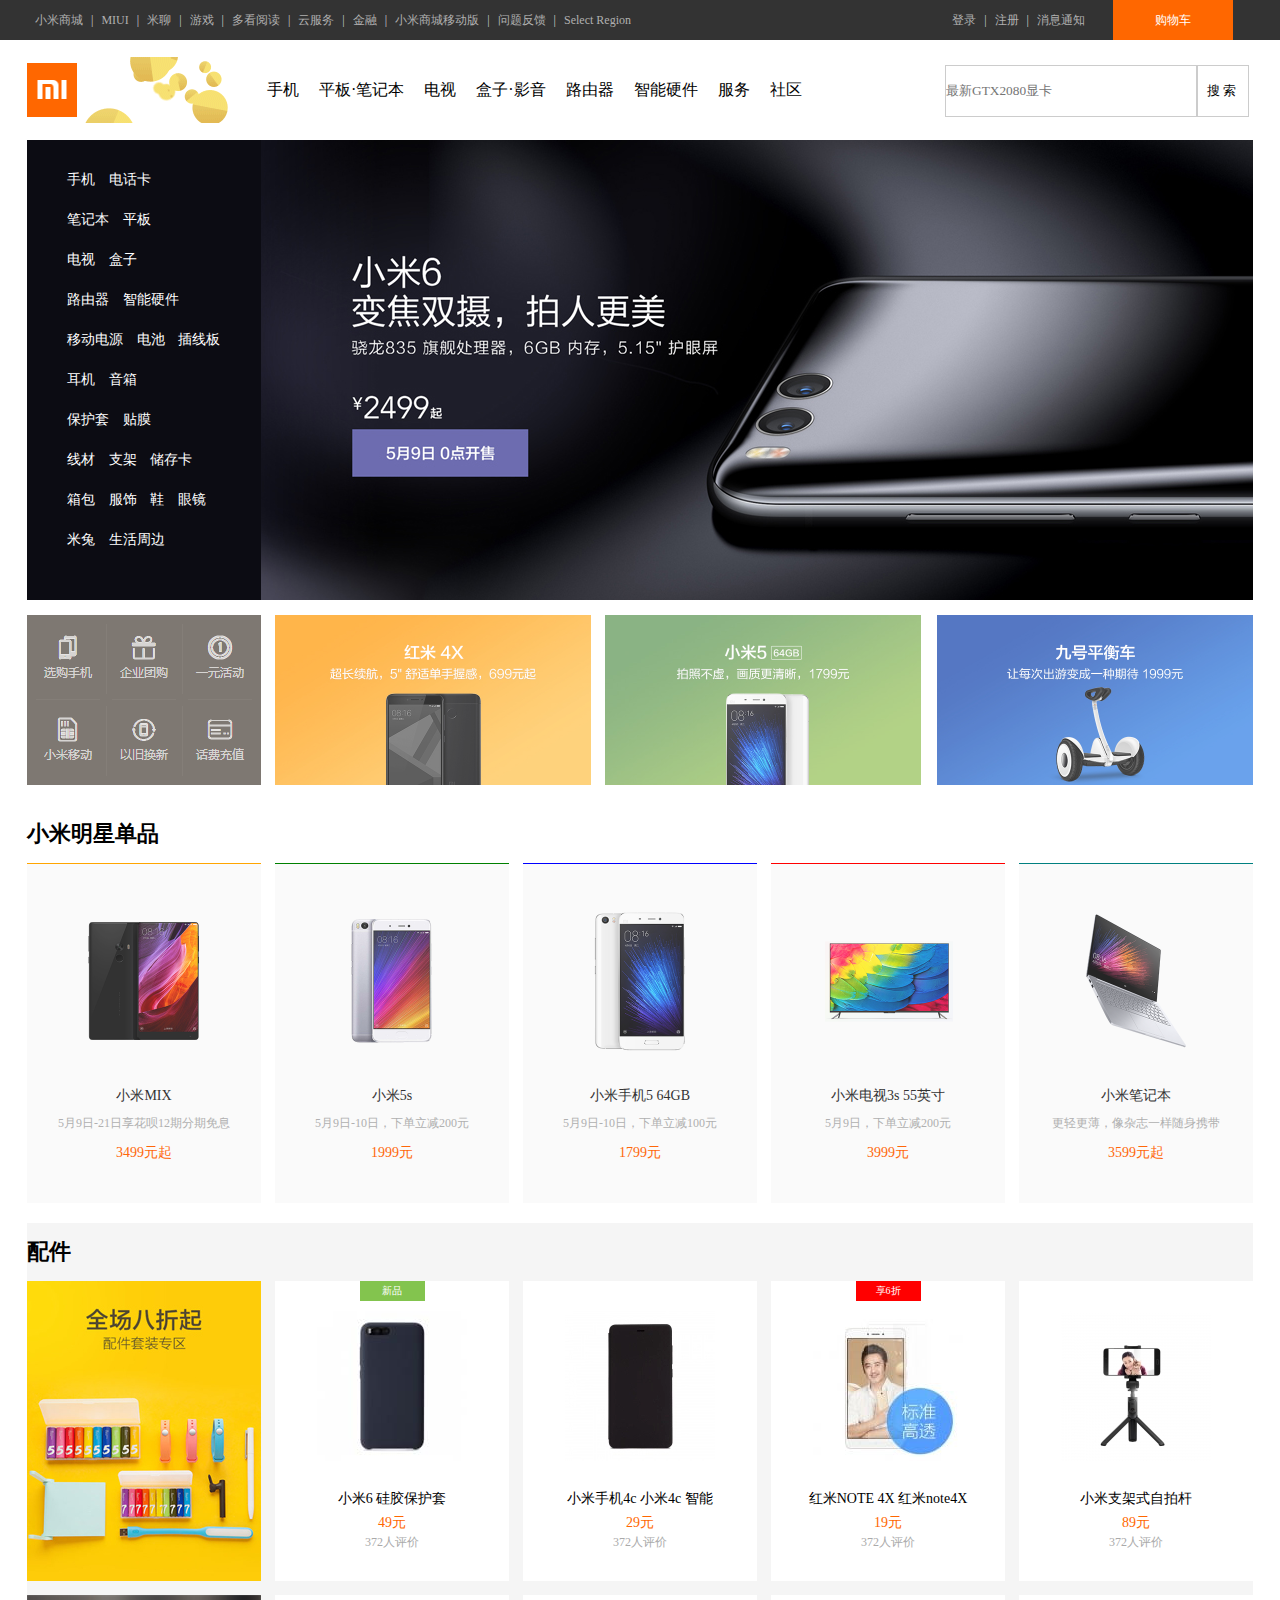
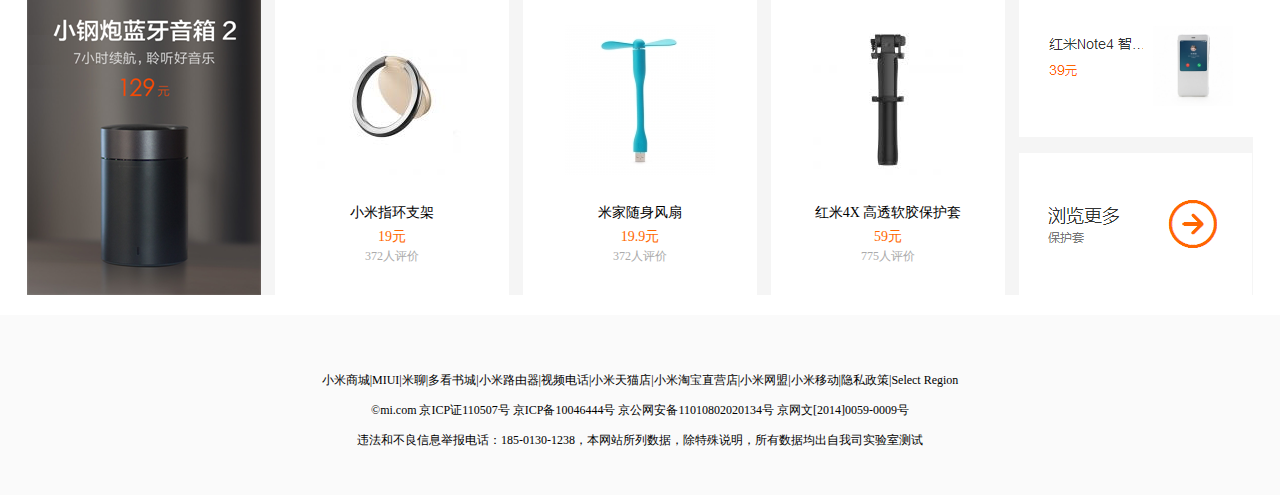
==== commit cc79242e: "myComputer v1.88" ====
--- a/src/main/webapp/index.html
+++ b/src/main/webapp/index.html
@@ -61,8 +61,7 @@
     </a>
     <div class="nav fl">
         <ul>
-            <li><a href="./liebiao.html" target="_blank">小米手机</a></li>
-            <li><a href="">红米</a></li>
+            <li><a href="./liebiao.html" target="_blank">手机</a></li>
             <li><a href="">平板·笔记本</a></li>
             <li><a href="">电视</a></li>
             <li><a href="">盒子·影音</a></li>
@@ -75,7 +74,7 @@
     <div class="search fr">
         <form action="" method="post">
             <div class="text fl">
-                <input class="shuru" placeholder="小米6&nbsp;小米MIX现货" type="text">
+                <input class="shuru" placeholder="最新GTX2080显卡" type="text">
             </div>
             <div class="submit fl">
                 <input class="sousuo" type="submit" value="搜索"/>
